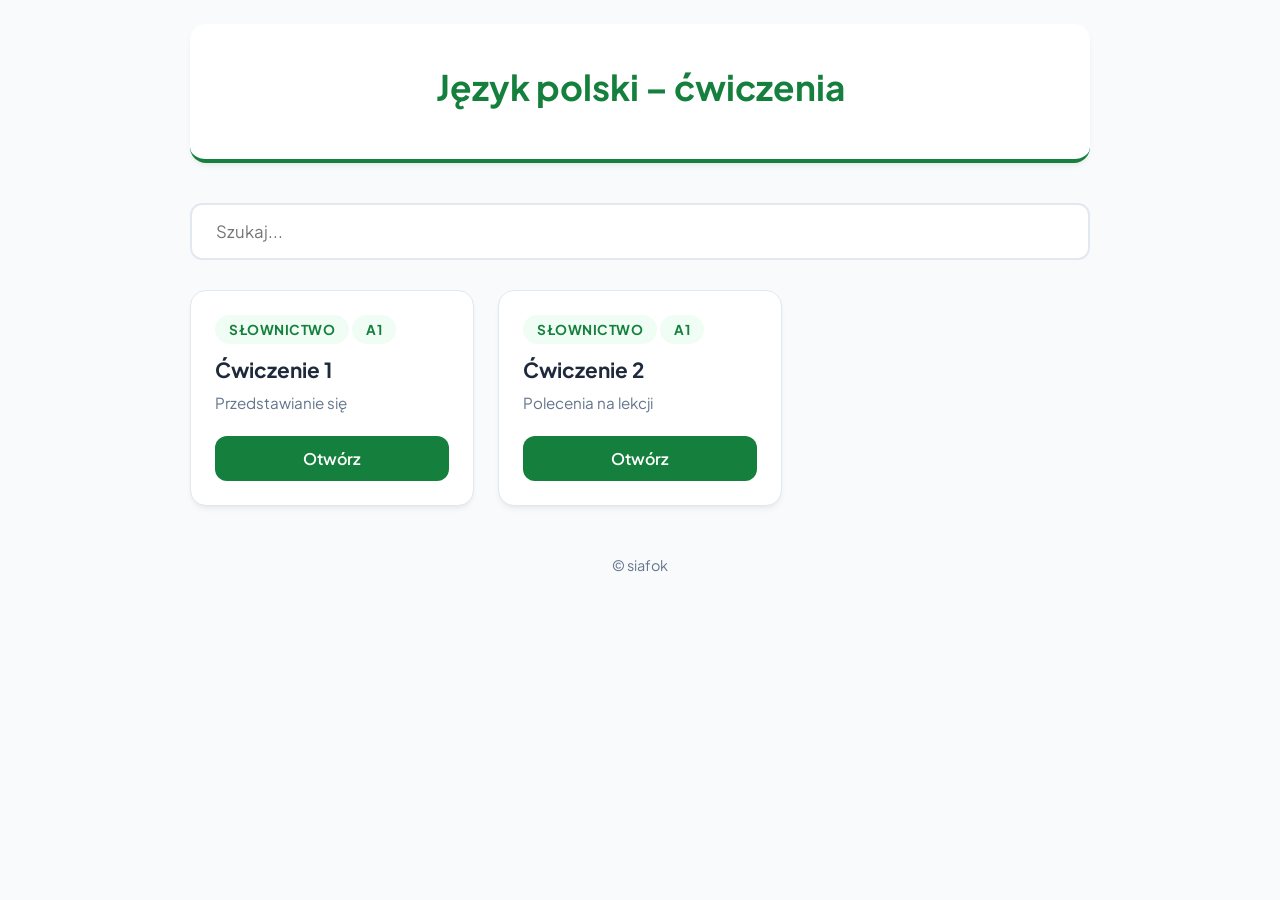
==== index.html @ 9ae77101 "simplifing copy# Please enter the commit message for your changes. Lines starting" ====
<!DOCTYPE html>
<html lang="pl">
<head>
    <meta charset="UTF-8">
    <meta name="viewport" content="width=device-width, initial-scale=1.0">
    <title>Język polski – ćwiczenia interaktywne</title>
    <!-- Zewnętrzny arkusz stylów -->
    <link rel="stylesheet" href="style.css">
</head>
<body>

    <div class="index-container">
        <header class="index-header">
            <h1>Język polski – ćwiczenia</h1>
                </header>

        <!-- Wyszukiwarka ćwiczeń -->
        <div class="search-box">
            <input type="text" id="searchInput" placeholder="Szukaj..." onkeyup="filterExercises()">
        </div>

        <!-- Lista ćwiczeń -->
        <div class="grid" id="exerciseGrid">

            <!-- Ćwieczenie 1 -->
            <div class="index-card" data-title="przedstawianie słownictwo">
                <div>
                    <span class="badge">Słownictwo</span> <span class="badge">A1</span>
                    <h2>Ćwiczenie 1</h2>
                    <p>Przedstawianie się</p>
                </div>
                <a href="cwiczenie1.html" class="btn btn-primary">Otwórz</a>
            </div>
            
            <!-- Ćwieczenie 2 -->
            <div class="index-card" data-title="polecenia lekcje słownictwo">
                <div>
                    <span class="badge">Słownictwo</span> <span class="badge">A1</span>
                    <h2>Ćwiczenie 2</h2>
                    <p>Polecenia na lekcji</p>
                </div>
                <a href="cwiczenie2.html" class="btn btn-primary">Otwórz</a>
            </div>

            <div class="no-results" id="noResults">
                Nie znaleziono ćwiczenia pasującego do wyszukiwania.
            </div>

            <div class="no-results" id="noResults">
                Nie znaleziono ćwiczenia pasującego do wyszukiwania.
            </div>

        </div>

        <footer>
            <p>&copy; siafok</p>
        </footer>
    </div>

    <script>
        function filterExercises() {
            const input = document.getElementById('searchInput').value.toLowerCase();
            const cards = document.querySelectorAll('.index-card');
            const noResults = document.getElementById('noResults');
            let visibleCount = 0;

            cards.forEach(card => {
                const title = card.getAttribute('data-title').toLowerCase();
                const content = card.innerText.toLowerCase();

                if (title.includes(input) || content.includes(input)) {
                    card.style.display = 'flex';
                    visibleCount++;
                } else {
                    card.style.display = 'none';
                }
            });

            if (visibleCount === 0) {
                noResults.style.display = 'block';
            } else {
                noResults.style.display = 'none';
            }
        }
    </script>

</body>
</html>
---- style.css ----
@import url('https://fonts.googleapis.com/css2?family=Plus+Jakarta+Sans:wght@400;500;600;700&display=swap');

:root {
    --primary: #15803d;
    --primary-hover: #005e23;
    --primary-light: #f0fdf4;
    --bg-body: #f8fafc;
    --card-bg: #ffffff;
    --text-main: #1e293b;
    --text-muted: #64748b;
    --border: #e2e8f0;
    --selected: #e0e7ff;
    --selected-border: #6366f1;
    --correct-bg: #f0fdf4;
    --correct-border: #22c55e;
    --correct-text: #15803d;
    --incorrect-bg: #fef2f2;
    --incorrect-border: #ef4444;
    --incorrect-text: #b91c1c;
    --radius-lg: 16px;
    --radius-md: 12px;
    --shadow: 0 4px 6px -1px rgba(0, 0, 0, 0.05), 0 2px 4px -2px rgba(0, 0, 0, 0.05);
    --shadow-hover: 0 10px 15px -3px rgba(0, 0, 0, 0.08), 0 4px 6px -4px rgba(0, 0, 0, 0.05);
}

* {
    box-sizing: border-box;
    margin: 0;
    padding: 0;
    font-family: 'Plus Jakarta Sans', -apple-system, BlinkMacSystemFont, sans-serif;
}

body {
    background-color: var(--bg-body);
    color: var(--text-main);
    padding: 24px 16px;
    min-height: 100vh;
}

/* WSPÓLNE KOMPONENTY */
.badge {
    display: inline-block;
    background-color: var(--primary-light);
    color: var(--primary);
    font-weight: 700;
    font-size: 0.85rem;
    padding: 6px 14px;
    border-radius: 20px;
    text-transform: uppercase;
    letter-spacing: 0.5px;
    margin-bottom: 12px;
}

.btn {
    padding: 12px 24px;
    font-size: 1rem;
    font-weight: 600;
    border-radius: var(--radius-md);
    border: none;
    cursor: pointer;
    transition: all 0.2s ease;
    display: inline-flex;
    align-items: center;
    justify-content: center;
    gap: 8px;
    text-decoration: none;
}

.btn-primary {
    background-color: var(--primary);
    color: white;
}

.btn-primary:hover {
    background-color: var(--primary-hover);
    box-shadow: 0 4px 12px rgba(200, 16, 46, 0.3);
}

.btn-secondary {
    background-color: #f1f5f9;
    color: #334155;
    border: 1px solid #cbd5e1;
}

.btn-secondary:hover {
    background-color: #e2e8f0;
}

/* STYL STRONY ĆWICZENIA (cwiczenie1.html) */
.exercise-wrapper {
    display: flex;
    justify-content: center;
    align-items: center;
    min-height: calc(100vh - 48px);
}

.app-container {
    width: 100%;
    max-width: 800px;
    background: var(--card-bg);
    border-radius: var(--radius-lg);
    box-shadow: var(--shadow-hover);
    padding: 32px;
    border: 1px solid var(--border);
    margin: 0 auto;
}

.header {
    text-align: center;
    margin-bottom: 28px;
    padding-bottom: 20px;
    border-bottom: 2px solid var(--primary-light);
}

.header h1 {
    font-size: 1.75rem;
    color: #0f172a;
    margin-bottom: 8px;
    font-weight: 700;
}

.header p {
    color: var(--text-muted);
    font-size: 1rem;
}

.matching-grid {
    display: grid;
    grid-template-columns: 1fr 1fr;
    gap: 24px;
    margin-bottom: 28px;
}

@media (max-width: 640px) {
    .matching-grid {
        grid-template-columns: 1fr;
    }
}

.column-title {
    font-size: 0.95rem;
    font-weight: 700;
    color: var(--text-muted);
    text-transform: uppercase;
    letter-spacing: 0.5px;
    margin-bottom: 12px;
    display: flex;
    align-items: center;
    gap: 8px;
}

.item-list {
    display: flex;
    flex-direction: column;
    gap: 12px;
}

.card-item {
    background: #fff;
    border: 2px solid var(--border);
    border-radius: var(--radius-md);
    padding: 16px 20px;
    cursor: pointer;
    transition: all 0.2s ease;
    display: flex;
    align-items: center;
    justify-content: space-between;
    position: relative;
    user-select: none;
    min-height: 64px;
}

.card-item:hover {
    border-color: #cbd5e1;
    transform: translateY(-2px);
    box-shadow: var(--shadow);
}

.card-item.selected {
    border-color: var(--selected-border);
    background-color: var(--selected);
    box-shadow: 0 0 0 3px rgba(99, 102, 241, 0.2);
}

.card-item.matched {
    border-color: #94a3b8;
    background-color: #f1f5f9;
}

.card-item.correct {
    border-color: var(--correct-border) !important;
    background-color: var(--correct-bg) !important;
    color: var(--correct-text) !important;
}

.card-item.incorrect {
    border-color: var(--incorrect-border) !important;
    background-color: var(--incorrect-bg) !important;
    color: var(--incorrect-text) !important;
}

.item-text {
    font-size: 1.05rem;
    font-weight: 500;
    display: flex;
    align-items: center;
    gap: 10px;
}

.audio-btn {
    background: none;
    border: none;
    cursor: pointer;
    color: var(--text-muted);
    padding: 4px;
    border-radius: 50%;
    display: flex;
    align-items: center;
    justify-content: center;
    transition: color 0.2s, background-color 0.2s;
}

.audio-btn:hover {
    color: var(--primary);
    background-color: var(--primary-light);
}

.pair-badge {
    width: 28px;
    height: 28px;
    border-radius: 50%;
    background-color: #e2e8f0;
    color: #475569;
    display: flex;
    align-items: center;
    justify-content: center;
    font-weight: 700;
    font-size: 0.85rem;
    flex-shrink: 0;
}

.actions {
    display: flex;
    gap: 12px;
    justify-content: center;
    flex-wrap: wrap;
    margin-top: 20px;
}

.feedback-box {
    margin-top: 24px;
    padding: 16px 20px;
    border-radius: var(--radius-md);
    text-align: center;
    font-weight: 600;
    font-size: 1.1rem;
    display: none;
    animation: fadeIn 0.3s ease;
}

.feedback-box.success {
    background-color: var(--correct-bg);
    color: var(--correct-text);
    border: 1px solid var(--correct-border);
}

.feedback-box.error {
    background-color: var(--incorrect-bg);
    color: var(--incorrect-text);
    border: 1px solid var(--incorrect-border);
}

@keyframes fadeIn {
    from { opacity: 0; transform: translateY(-8px); }
    to { opacity: 1; transform: translateY(0); }
}

.instructions {
    background-color: #f8fafc;
    border: 1px dashed #cbd5e1;
    padding: 12px 16px;
    border-radius: var(--radius-md);
    font-size: 0.9rem;
    color: var(--text-muted);
    margin-bottom: 24px;
    text-align: center;
}

/* STYL STRONY GŁÓWNEJ (index.html) */
.index-container {
    max-width: 900px;
    margin: 0 auto;
}

.index-header {
    text-align: center;
    margin-bottom: 40px;
    padding: 40px 20px;
    background: var(--card-bg);
    border-radius: var(--radius-lg);
    box-shadow: var(--shadow);
    border-bottom: 4px solid var(--primary);
}

.index-header h1 {
    color: var(--primary);
    font-size: 2.2rem;
    margin-bottom: 10px;
    font-weight: 700;
}

.index-header p {
    color: var(--text-muted);
    font-size: 1.1rem;
}

.search-box {
    margin-bottom: 30px;
}

.search-box input {
    width: 100%;
    padding: 16px 24px;
    font-size: 1.05rem;
    border: 2px solid var(--border);
    border-radius: var(--radius-md);
    outline: none;
    transition: all 0.2s;
    background-color: var(--card-bg);
    color: var(--text-main);
}

.search-box input:focus {
    border-color: var(--primary);
    box-shadow: 0 0 0 3px var(--primary-light);
}

.grid {
    display: grid;
    grid-template-columns: repeat(auto-fill, minmax(280px, 1fr));
    gap: 24px;
}

.index-card {
    background: var(--card-bg);
    border-radius: var(--radius-lg);
    padding: 24px;
    box-shadow: var(--shadow);
    border: 1px solid var(--border);
    display: flex;
    flex-direction: column;
    justify-content: space-between;
    transition: transform 0.2s, box-shadow 0.2s, border-color 0.2s;
}

.index-card:hover {
    transform: translateY(-4px);
    box-shadow: var(--shadow-hover);
    border-color: #cbd5e1;
}

.index-card h2 {
    font-size: 1.3rem;
    color: var(--text-main);
    margin-bottom: 10px;
    font-weight: 700;
}

.index-card p {
    color: var(--text-muted);
    font-size: 0.95rem;
    margin-bottom: 24px;
    flex-grow: 1;
}

footer {
    text-align: center;
    margin-top: 50px;
    padding-bottom: 20px;
    color: var(--text-muted);
    font-size: 0.9rem;
}

.no-results {
    display: none;
    grid-column: 1 / -1;
    text-align: center;
    padding: 40px;
    background: var(--card-bg);
    border-radius: var(--radius-lg);
    color: var(--text-muted);
    border: 1px solid var(--border);
}
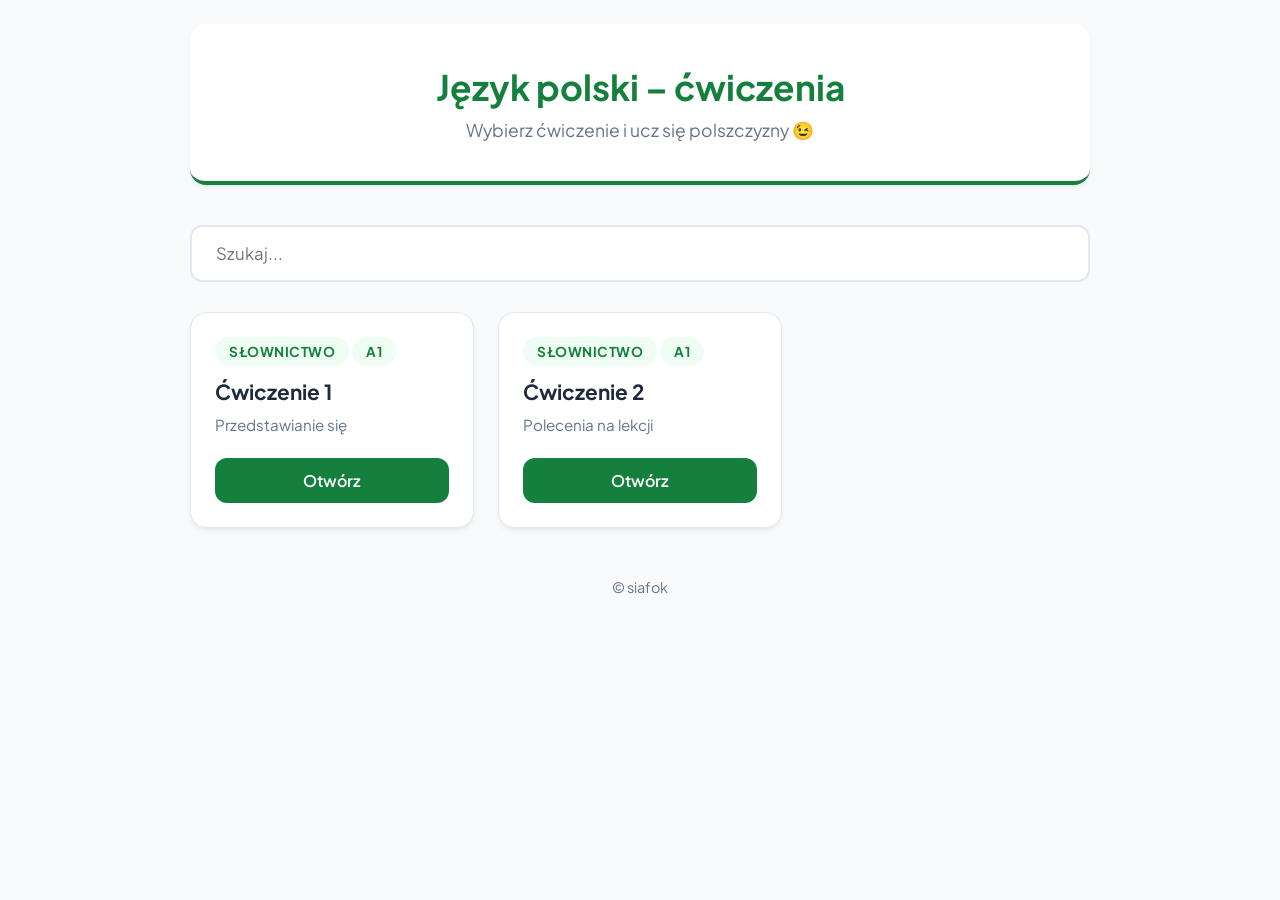
==== commit 9b85d351: "copy changes" ====
--- a/index.html
+++ b/index.html
@@ -12,7 +12,8 @@
     <div class="index-container">
         <header class="index-header">
             <h1>Język polski – ćwiczenia</h1>
-                </header>
+<p>Wybierz ćwiczenie i ucz się polszczyzny 😉</p>
+        </header>
 
         <!-- Wyszukiwarka ćwiczeń -->
         <div class="search-box">
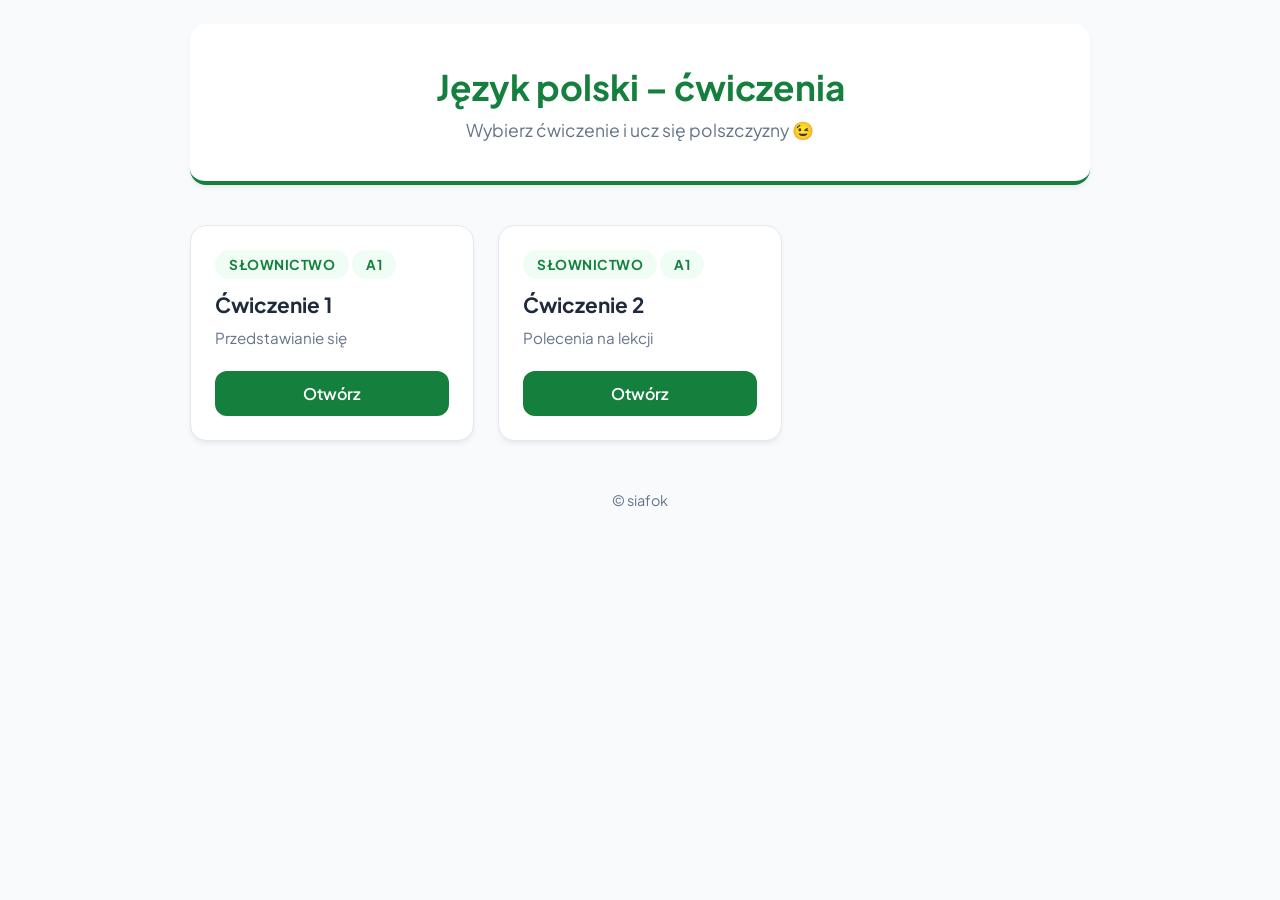
==== commit d6d61f99: "comment search for now" ====
--- a/index.html
+++ b/index.html
@@ -16,9 +16,9 @@
         </header>
 
         <!-- Wyszukiwarka ćwiczeń -->
-        <div class="search-box">
-            <input type="text" id="searchInput" placeholder="Szukaj..." onkeyup="filterExercises()">
-        </div>
+<!--         <div class="search-box">
+            <input type="text" id="searchInput" placeholder="🔍Szukaj..." onkeyup="filterExercises()">
+        </div> -->
 
         <!-- Lista ćwiczeń -->
         <div class="grid" id="exerciseGrid">
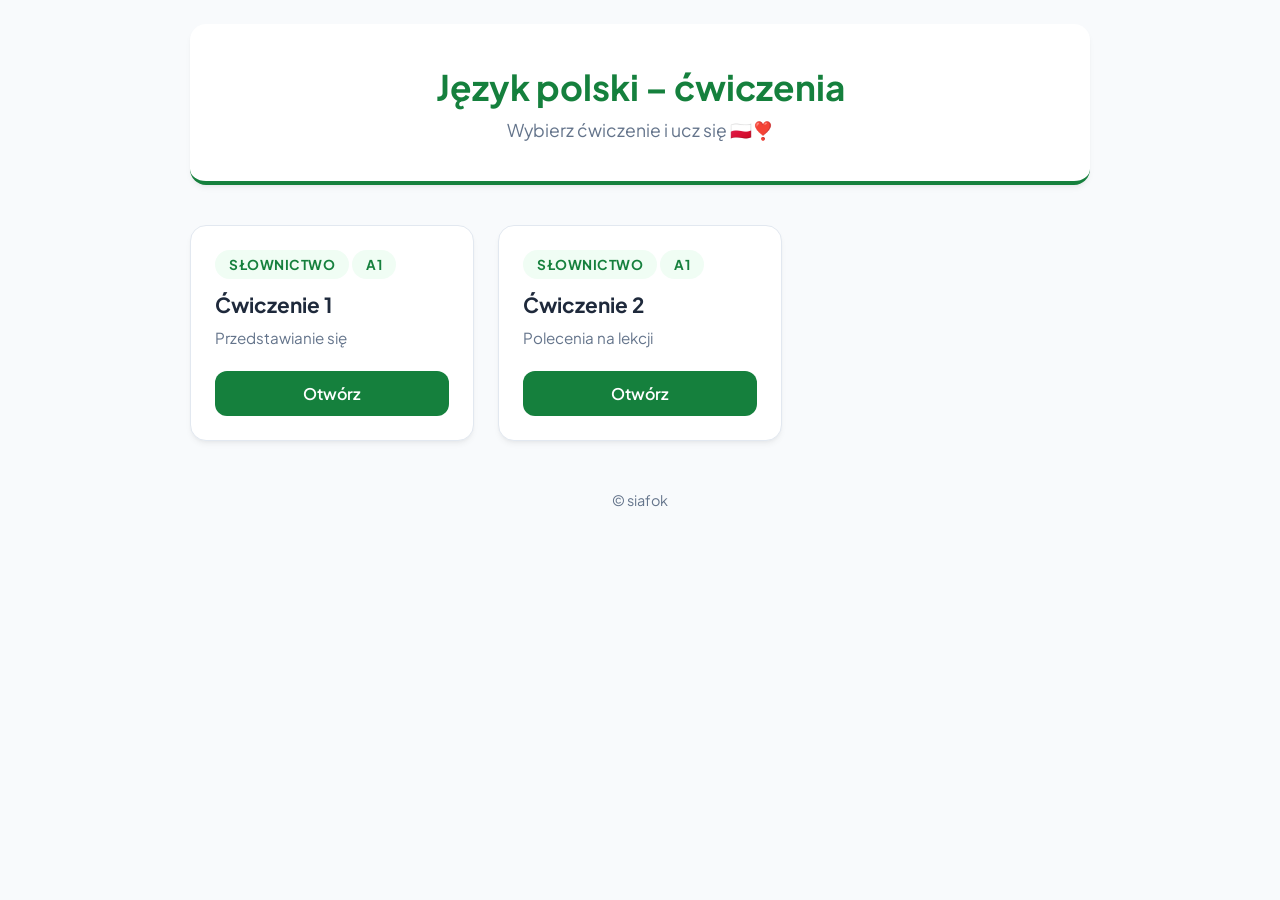
==== commit de16f15b: "add polish flag" ====
--- a/index.html
+++ b/index.html
@@ -12,7 +12,7 @@
     <div class="index-container">
         <header class="index-header">
             <h1>Język polski – ćwiczenia</h1>
-<p>Wybierz ćwiczenie i ucz się polszczyzny 😉</p>
+<p>Wybierz ćwiczenie i ucz się &#127477;&#127473;❣️</p>
         </header>
 
         <!-- Wyszukiwarka ćwiczeń -->
@@ -43,13 +43,13 @@
                 <a href="cwiczenie2.html" class="btn btn-primary">Otwórz</a>
             </div>
 
-            <div class="no-results" id="noResults">
+<!--             <div class="no-results" id="noResults">
                 Nie znaleziono ćwiczenia pasującego do wyszukiwania.
             </div>
 
             <div class="no-results" id="noResults">
                 Nie znaleziono ćwiczenia pasującego do wyszukiwania.
-            </div>
+            </div> -->
 
         </div>
 
@@ -58,7 +58,7 @@
         </footer>
     </div>
 
-    <script>
+<!--     <script>
         function filterExercises() {
             const input = document.getElementById('searchInput').value.toLowerCase();
             const cards = document.querySelectorAll('.index-card');
@@ -83,7 +83,7 @@
                 noResults.style.display = 'none';
             }
         }
-    </script>
+    </script> -->
 
 </body>
 </html>
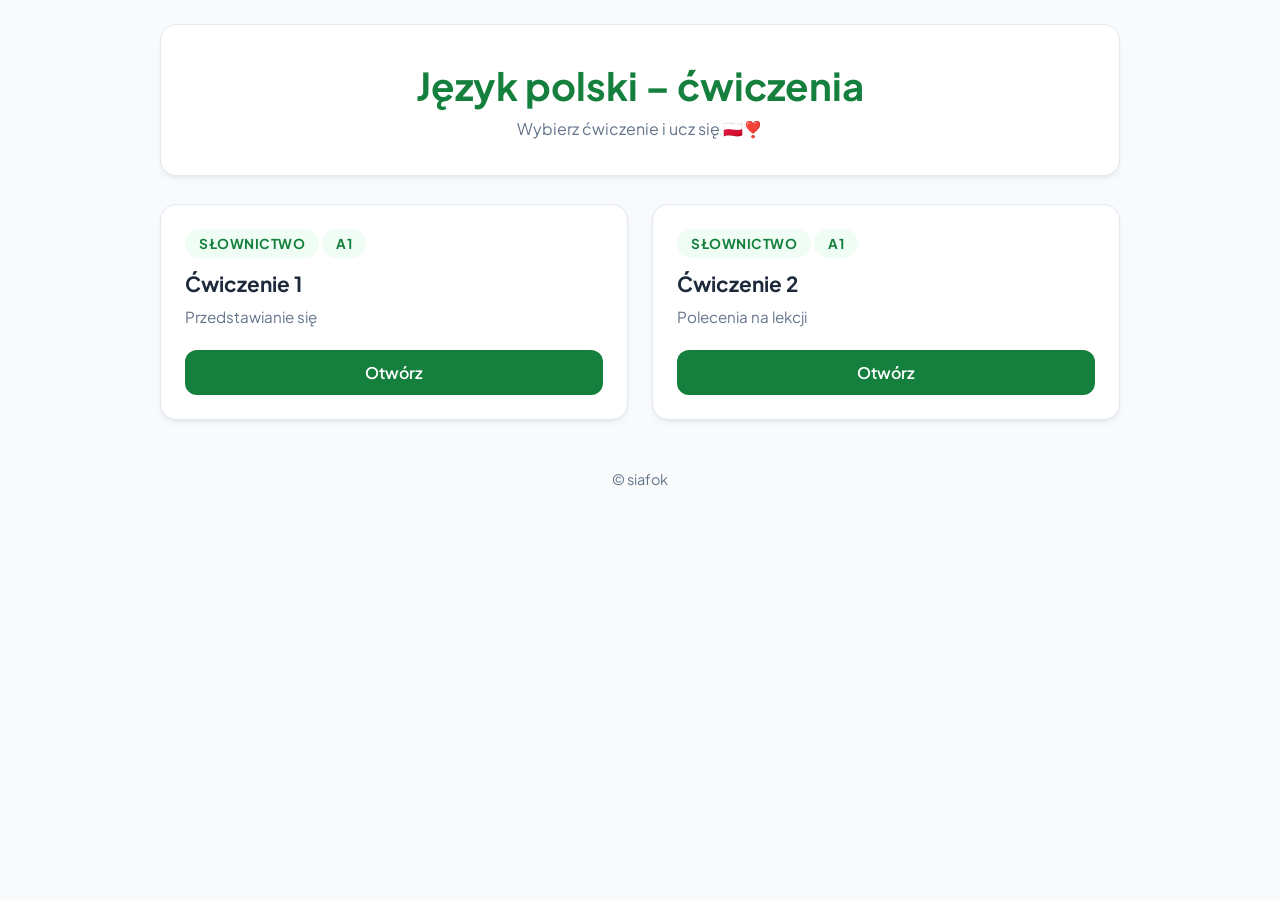
==== commit fe896b1d: "syles cleaning" ====
--- a/index.html
+++ b/index.html
@@ -9,10 +9,10 @@
 </head>
 <body>
 
-    <div class="index-container">
-        <header class="index-header">
+    <div class="page-shell">
+        <header class="header">
             <h1>Język polski – ćwiczenia</h1>
-<p>Wybierz ćwiczenie i ucz się &#127477;&#127473;❣️</p>
+            <p>Wybierz ćwiczenie i ucz się &#127477;&#127473;❣️</p>
         </header>
 
         <!-- Wyszukiwarka ćwiczeń -->
--- a/style.css
+++ b/style.css
@@ -37,6 +37,11 @@
     min-height: 100vh;
 }
 
+.page-shell {
+    max-width: 960px;
+    margin: 0 auto;
+}
+
 /* WSPÓLNE KOMPONENTY */
 .badge {
     display: inline-block;
@@ -73,7 +78,7 @@
 
 .btn-primary:hover {
     background-color: var(--primary-hover);
-    box-shadow: 0 4px 12px rgba(200, 16, 46, 0.3);
+    box-shadow: 0 4px 12px rgba(0, 0, 0, 0.05);
 }
 
 .btn-secondary {
@@ -86,7 +91,6 @@
     background-color: #e2e8f0;
 }
 
-/* STYL STRONY ĆWICZENIA (cwiczenie1.html) */
 .exercise-wrapper {
     display: flex;
     justify-content: center;
@@ -108,13 +112,16 @@
 .header {
     text-align: center;
     margin-bottom: 28px;
-    padding-bottom: 20px;
-    border-bottom: 2px solid var(--primary-light);
+    padding: 36px 20px;
+    background: var(--card-bg);
+    border-radius: var(--radius-lg);
+    box-shadow: var(--shadow);
+    border: 1px solid var(--border);
 }
 
 .header h1 {
-    font-size: 1.75rem;
-    color: #0f172a;
+    font-size: clamp(1.8rem, 3vw, 2.4rem);
+    color: var(--primary);
     margin-bottom: 8px;
     font-weight: 700;
 }
@@ -286,58 +293,9 @@
     text-align: center;
 }
 
-/* STYL STRONY GŁÓWNEJ (index.html) */
-.index-container {
-    max-width: 900px;
-    margin: 0 auto;
-}
-
-.index-header {
-    text-align: center;
-    margin-bottom: 40px;
-    padding: 40px 20px;
-    background: var(--card-bg);
-    border-radius: var(--radius-lg);
-    box-shadow: var(--shadow);
-    border-bottom: 4px solid var(--primary);
-}
-
-.index-header h1 {
-    color: var(--primary);
-    font-size: 2.2rem;
-    margin-bottom: 10px;
-    font-weight: 700;
-}
-
-.index-header p {
-    color: var(--text-muted);
-    font-size: 1.1rem;
-}
-
-.search-box {
-    margin-bottom: 30px;
-}
-
-.search-box input {
-    width: 100%;
-    padding: 16px 24px;
-    font-size: 1.05rem;
-    border: 2px solid var(--border);
-    border-radius: var(--radius-md);
-    outline: none;
-    transition: all 0.2s;
-    background-color: var(--card-bg);
-    color: var(--text-main);
-}
-
-.search-box input:focus {
-    border-color: var(--primary);
-    box-shadow: 0 0 0 3px var(--primary-light);
-}
-
 .grid {
     display: grid;
-    grid-template-columns: repeat(auto-fill, minmax(280px, 1fr));
+    grid-template-columns: repeat(auto-fit, minmax(260px, 1fr));
     gap: 24px;
 }
 
@@ -391,3 +349,25 @@
     color: var(--text-muted);
     border: 1px solid var(--border);
 }
+
+
+.search-box {
+    margin-bottom: 30px;
+}
+
+.search-box input {
+    width: 100%;
+    padding: 16px 24px;
+    font-size: 1.05rem;
+    border: 2px solid var(--border);
+    border-radius: var(--radius-md);
+    outline: none;
+    transition: all 0.2s;
+    background-color: var(--card-bg);
+    color: var(--text-main);
+}
+
+.search-box input:focus {
+    border-color: var(--primary);
+    box-shadow: 0 0 0 3px var(--primary-light);
+}
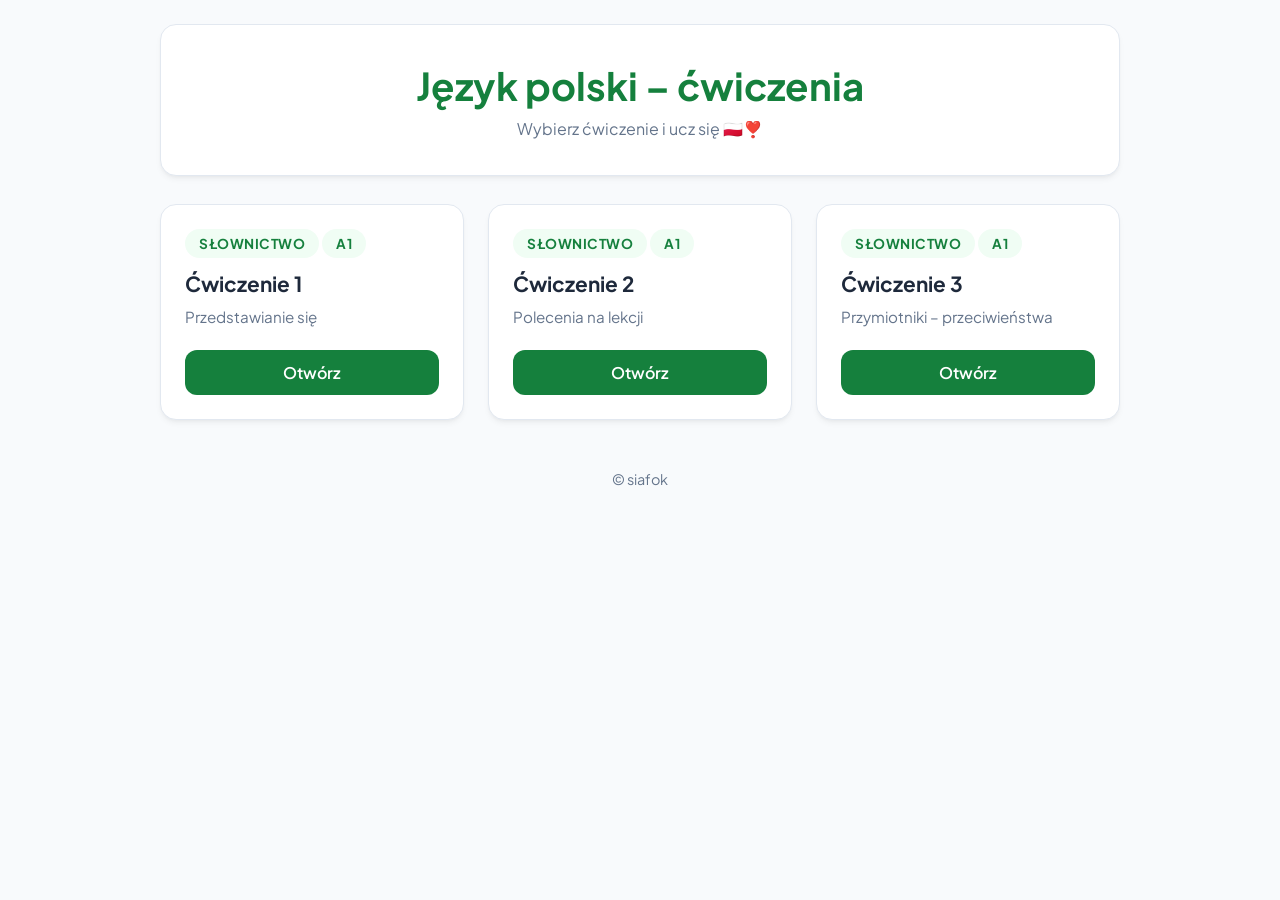
==== commit 1aee471b: "New exercise added: "Ćwiczenie 3" for practicing Polish adjectives and their opposites. The instruct" ====
--- a/index.html
+++ b/index.html
@@ -41,6 +41,16 @@
                     <p>Polecenia na lekcji</p>
                 </div>
                 <a href="cwiczenie2.html" class="btn btn-primary">Otwórz</a>
+            </div>
+
+             <!-- Ćwieczenie 3 -->
+            <div class="index-card" data-title="polecenia lekcje słownictwo">
+                <div>
+                    <span class="badge">Słownictwo</span> <span class="badge">A1</span>
+                    <h2>Ćwiczenie 3</h2>
+                    <p>Przymiotniki – przeciwieństwa</p>
+                </div>
+                <a href="cwiczenie3.html" class="btn btn-primary">Otwórz</a>
             </div>
 
 <!--             <div class="no-results" id="noResults">
--- a/style.css
+++ b/style.css
@@ -109,6 +109,22 @@
     margin: 0 auto;
 }
 
+.home-link {
+    display: inline-flex;
+    align-items: center;
+    gap: 6px;
+    margin-bottom: 20px;
+    color: var(--text-muted);
+    font-size: 0.95rem;
+    font-weight: 600;
+    text-decoration: none;
+    transition: color 0.2s ease;
+}
+
+.home-link:hover {
+    color: var(--primary);
+}
+
 .header {
     text-align: center;
     margin-bottom: 28px;
@@ -214,6 +230,12 @@
     gap: 10px;
 }
 
+.card-controls {
+    display: flex;
+    align-items: center;
+    gap: 8px;
+}
+
 .audio-btn {
     background: none;
     border: none;
@@ -244,6 +266,11 @@
     font-weight: 700;
     font-size: 0.85rem;
     flex-shrink: 0;
+}
+
+.pair-badge.active {
+    background-color: #6366f1;
+    color: #ffffff;
 }
 
 .actions {
@@ -263,6 +290,10 @@
     font-size: 1.1rem;
     display: none;
     animation: fadeIn 0.3s ease;
+}
+
+.feedback-box.visible {
+    display: block;
 }
 
 .feedback-box.success {
